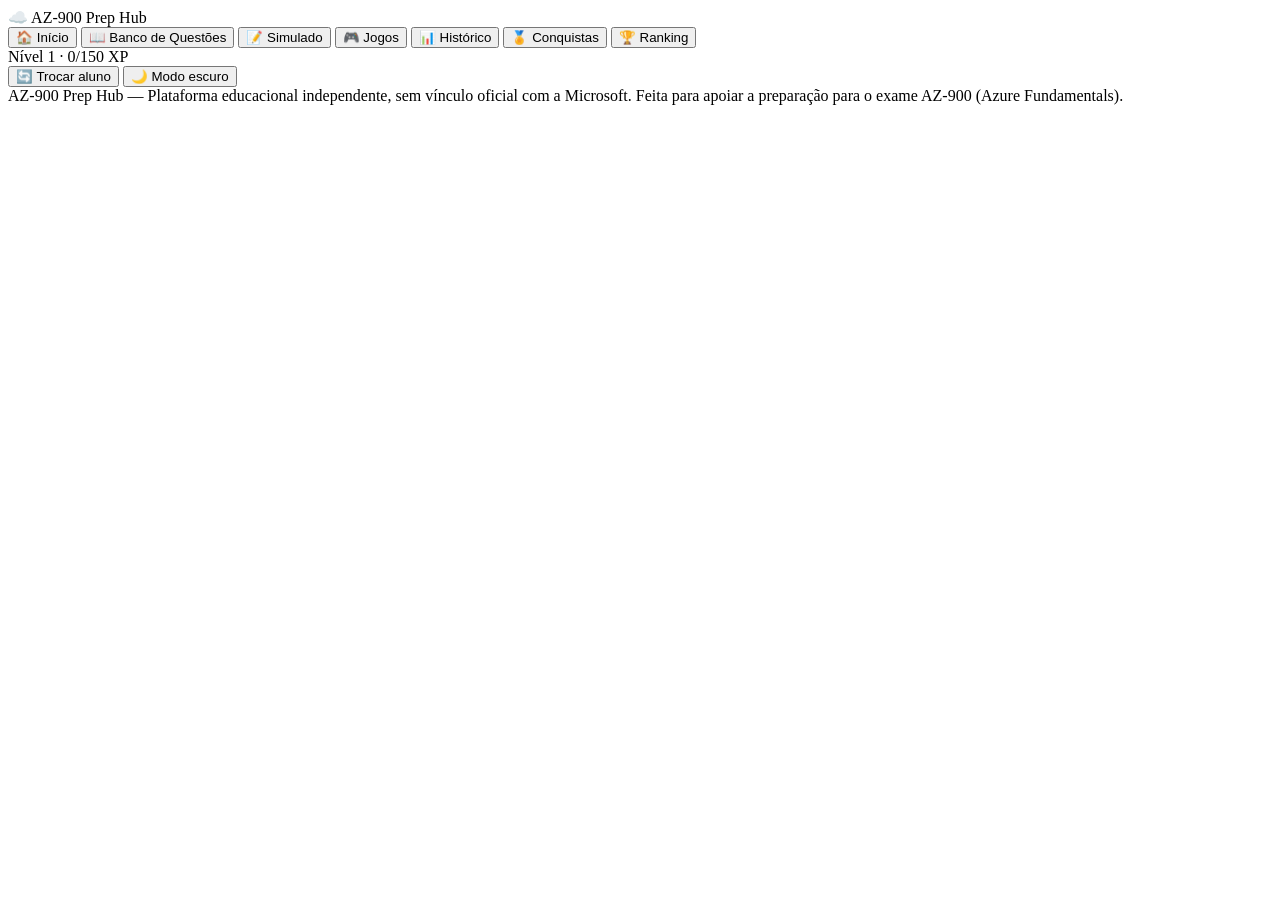
==== index.html @ 6087ca18 "Primeira versao da plataforma AZ-900 Prep Hub" ====
<!DOCTYPE html>
<html lang="pt-BR" data-theme="light">
<head>
<meta charset="UTF-8" />
<meta name="viewport" content="width=device-width, initial-scale=1.0" />
<title>Plataforma de Certificações Microsoft — AZ-900 Prep Hub</title>
<meta name="description" content="Plataforma completa de estudo, gamificação e simulados para a certificação Microsoft AZ-900 (Azure Fundamentals)." />
<link rel="stylesheet" href="css/style.css" />
</head>
<body class="pre-auth">

<!-- =========================================================================
     CABEÇALHO / NAVEGAÇÃO PRINCIPAL (oculto nas telas de landing/login)
     ========================================================================= -->
<header id="app-header">
  <div class="app-brand">☁️ AZ-900 Prep Hub</div>

  <nav class="app-nav" aria-label="Navegação principal">
    <button class="nav-btn" data-screen="dashboard">🏠 Início</button>
    <button class="nav-btn" data-screen="bank">📖 Banco de Questões</button>
    <button class="nav-btn" data-screen="simulado">📝 Simulado</button>
    <button class="nav-btn" data-screen="games">🎮 Jogos</button>
    <button class="nav-btn" data-screen="history">📊 Histórico</button>
    <button class="nav-btn" data-screen="achievements">🏅 Conquistas</button>
    <button class="nav-btn" data-screen="ranking">🏆 Ranking</button>
  </nav>

  <div class="header-right">
    <div id="xp-indicator">
      <span id="xp-label">Nível 1 · 0/150 XP</span>
      <div id="xp-bar-outer" class="xp-bar-outer"><div id="xp-bar-fill" class="xp-bar-fill" style="width:0%"></div></div>
    </div>
    <span id="student-badge" class="student-badge"></span>
    <button id="switch-student-btn" class="btn-mini" title="Trocar aluno">🔄 Trocar aluno</button>
    <button id="theme-toggle" aria-label="Alternar tema claro/escuro">🌙 Modo escuro</button>
  </div>
</header>

<!-- =========================================================================
     CONTEÚDO PRINCIPAL — cada <section> é preenchida dinamicamente pelo app.js
     ========================================================================= -->
<main id="app-main">

  <section id="screen-landing" class="screen" aria-label="Página inicial de escolha de trilha"></section>

  <section id="screen-login" class="screen" aria-label="Identificação do aluno"></section>

  <section id="screen-dashboard" class="screen" aria-label="Painel inicial"></section>

  <section id="screen-bank" class="screen" aria-label="Banco de questões"></section>

  <section id="screen-simulado" class="screen" aria-label="Simulado personalizado"></section>

  <section id="screen-games" class="screen" aria-label="Jogos de gamificação"></section>

  <section id="screen-history" class="screen" aria-label="Histórico de simulados"></section>

  <section id="screen-achievements" class="screen" aria-label="Conquistas"></section>

  <section id="screen-ranking" class="screen" aria-label="Ranking entre alunos"></section>

</main>

<footer id="app-footer">
  AZ-900 Prep Hub — Plataforma educacional independente, sem vínculo oficial com a Microsoft. Feita para apoiar a preparação para o exame AZ-900 (Azure Fundamentals).
</footer>

<div id="toast-container" aria-live="polite"></div>

<!-- =========================================================================
     SCRIPTS — ordem importa: dados, jogos e por último o motor da aplicação
     ========================================================================= -->
<script src="js/questions.js"></script>
<script src="js/games.js"></script>
<script src="js/app.js"></script>
</body>
</html>
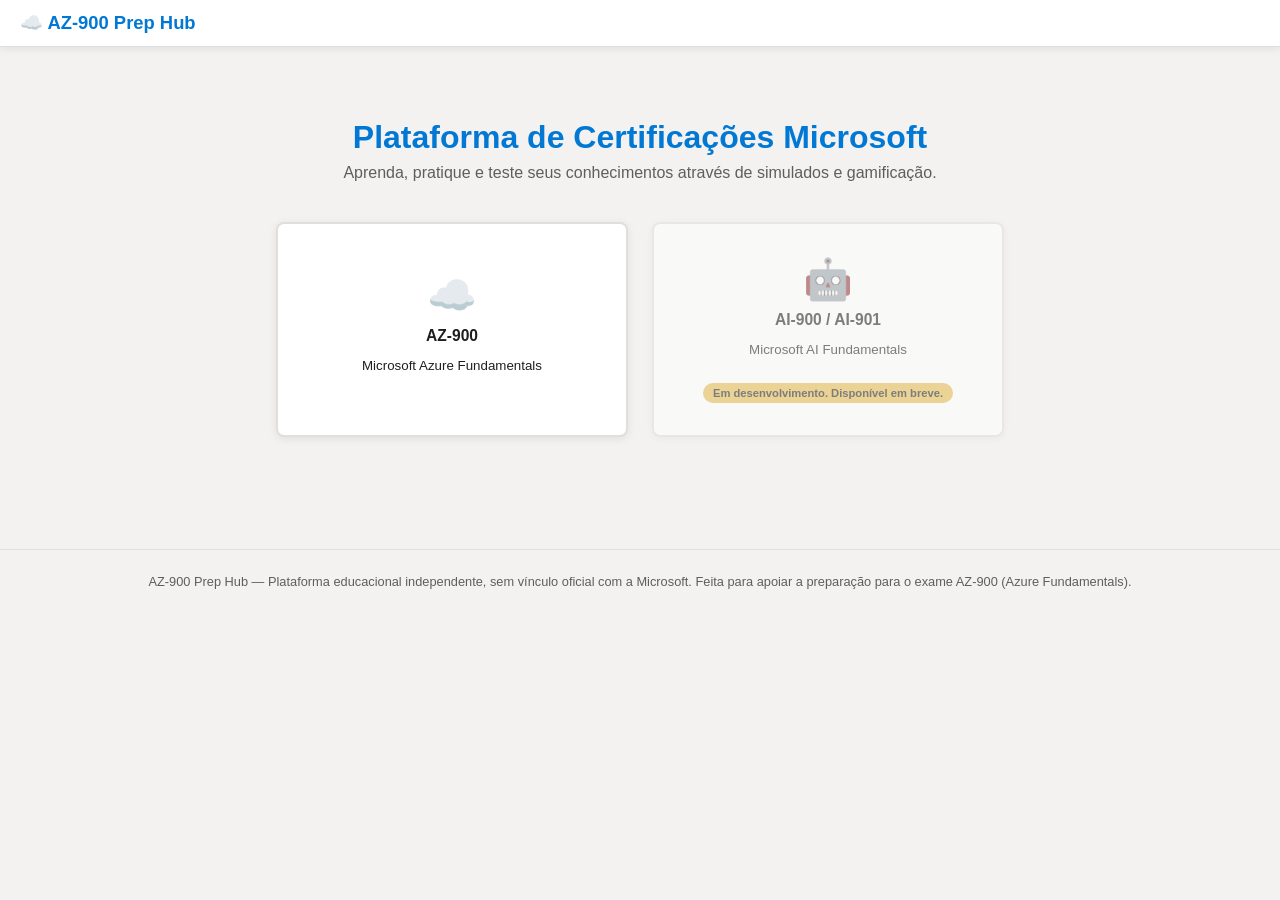
==== commit 7daede3f: "Atualiza index.html com nav e secao de Laboratorios" ====
--- a/index.html
+++ b/index.html
@@ -20,6 +20,7 @@
     <button class="nav-btn" data-screen="bank">📖 Banco de Questões</button>
     <button class="nav-btn" data-screen="simulado">📝 Simulado</button>
     <button class="nav-btn" data-screen="games">🎮 Jogos</button>
+    <button class="nav-btn" data-screen="labs">🧪 Laboratórios</button>
     <button class="nav-btn" data-screen="history">📊 Histórico</button>
     <button class="nav-btn" data-screen="achievements">🏅 Conquistas</button>
     <button class="nav-btn" data-screen="ranking">🏆 Ranking</button>
@@ -53,6 +54,8 @@
 
   <section id="screen-games" class="screen" aria-label="Jogos de gamificação"></section>
 
+  <section id="screen-labs" class="screen" aria-label="Laboratórios práticos no portal do Azure"></section>
+
   <section id="screen-history" class="screen" aria-label="Histórico de simulados"></section>
 
   <section id="screen-achievements" class="screen" aria-label="Conquistas"></section>
@@ -72,6 +75,7 @@
      ========================================================================= -->
 <script src="js/questions.js"></script>
 <script src="js/games.js"></script>
+<script src="js/labs.js"></script>
 <script src="js/app.js"></script>
 </body>
 </html>
--- a/css/style.css
+++ b/css/style.css
@@ -0,0 +1,592 @@
+/* ============================================================================
+   AZ-900 Prep Hub — Folha de Estilos
+   Design system inspirado no ecossistema Microsoft/Azure (Segoe UI, azul
+   #0078D4), com suporte a tema claro/escuro via variáveis CSS e layout
+   responsivo (mobile-first com breakpoints para tablet/desktop).
+   ============================================================================ */
+
+:root {
+  --color-primary: #0078D4;
+  --color-primary-dark: #005A9E;
+  --color-primary-light: #50A7E8;
+  --color-accent: #50E6A5;
+  --color-danger: #D13438;
+  --color-warning: #FFB900;
+
+  --bg-body: #F3F2F1;
+  --bg-surface: #FFFFFF;
+  --bg-surface-alt: #F7F9FB;
+  --bg-header: #FFFFFF;
+  --text-primary: #201F1E;
+  --text-secondary: #605E5C;
+  --border-color: #E1DFDD;
+  --shadow: 0 2px 8px rgba(0, 0, 0, 0.08);
+  --radius: 8px;
+  --focus-ring: 0 0 0 3px rgba(0, 120, 212, 0.4);
+}
+
+[data-theme="dark"] {
+  --bg-body: #1B1A19;
+  --bg-surface: #252423;
+  --bg-surface-alt: #2D2C2B;
+  --bg-header: #201F1E;
+  --text-primary: #F3F2F1;
+  --text-secondary: #C8C6C4;
+  --border-color: #3B3A39;
+  --shadow: 0 2px 10px rgba(0, 0, 0, 0.4);
+}
+
+* { box-sizing: border-box; }
+
+html, body {
+  margin: 0;
+  padding: 0;
+  background: var(--bg-body);
+  color: var(--text-primary);
+  font-family: "Segoe UI", "Segoe UI Web", Roboto, "Helvetica Neue", Arial, sans-serif;
+  scroll-behavior: smooth;
+}
+
+a { color: var(--color-primary); }
+
+h1, h2, h3, h4 { font-weight: 600; margin-top: 0; }
+.lead { color: var(--text-secondary); max-width: 70ch; }
+
+button {
+  font-family: inherit;
+  cursor: pointer;
+}
+
+button:focus-visible, a:focus-visible, input:focus-visible, select:focus-visible {
+  outline: none;
+  box-shadow: var(--focus-ring);
+}
+
+.hidden { display: none !important; }
+
+/* ---------------------------------------------------------------- HEADER */
+#app-header {
+  background: var(--bg-header);
+  border-bottom: 1px solid var(--border-color);
+  padding: 0.75rem 1.25rem;
+  display: flex;
+  flex-wrap: wrap;
+  align-items: center;
+  gap: 0.75rem;
+  position: sticky;
+  top: 0;
+  z-index: 50;
+  box-shadow: var(--shadow);
+}
+
+.app-brand {
+  display: flex;
+  align-items: center;
+  gap: 0.5rem;
+  font-weight: 700;
+  font-size: 1.15rem;
+  color: var(--color-primary);
+  margin-right: 0.5rem;
+}
+
+.app-nav {
+  display: flex;
+  flex-wrap: wrap;
+  gap: 0.35rem;
+  flex: 1;
+}
+
+.nav-btn {
+  background: transparent;
+  border: 1px solid transparent;
+  color: var(--text-secondary);
+  padding: 0.5rem 0.85rem;
+  border-radius: var(--radius);
+  font-size: 0.9rem;
+  transition: background 0.15s, color 0.15s;
+}
+
+.nav-btn:hover { background: var(--bg-surface-alt); color: var(--text-primary); }
+.nav-btn.active { background: var(--color-primary); color: #fff; }
+
+.header-right {
+  display: flex;
+  align-items: center;
+  gap: 0.75rem;
+}
+
+#xp-indicator {
+  display: flex;
+  flex-direction: column;
+  gap: 2px;
+  min-width: 160px;
+}
+
+#xp-label { font-size: 0.75rem; color: var(--text-secondary); }
+
+.xp-bar-outer, #xp-bar-outer {
+  background: var(--border-color);
+  border-radius: 999px;
+  height: 8px;
+  overflow: hidden;
+  width: 100%;
+}
+
+.xp-bar-fill, #xp-bar-fill {
+  background: linear-gradient(90deg, var(--color-primary), var(--color-accent));
+  height: 100%;
+  transition: width 0.4s ease;
+}
+
+#theme-toggle {
+  background: var(--bg-surface-alt);
+  border: 1px solid var(--border-color);
+  color: var(--text-primary);
+  padding: 0.4rem 0.75rem;
+  border-radius: var(--radius);
+  font-size: 0.85rem;
+  white-space: nowrap;
+}
+
+/* ---------------------------------------------------------------- MAIN */
+#app-main {
+  max-width: 1100px;
+  margin: 0 auto;
+  padding: 1.5rem 1.25rem 4rem;
+}
+
+.screen { display: none; animation: fadeIn 0.25s ease; }
+.screen.active { display: block; }
+
+@keyframes fadeIn { from { opacity: 0; transform: translateY(6px); } to { opacity: 1; transform: translateY(0); } }
+
+/* ---------------------------------------------------------------- BUTTONS */
+.btn {
+  border: 1px solid transparent;
+  border-radius: var(--radius);
+  padding: 0.65rem 1.1rem;
+  font-size: 0.92rem;
+  font-weight: 600;
+  transition: transform 0.05s, background 0.15s, box-shadow 0.15s;
+}
+.btn:active { transform: scale(0.98); }
+
+.btn-primary { background: var(--color-primary); color: #fff; }
+.btn-primary:hover { background: var(--color-primary-dark); }
+
+.btn-secondary { background: var(--bg-surface-alt); color: var(--text-primary); border-color: var(--border-color); }
+.btn-secondary:hover { background: var(--border-color); }
+
+.btn-option {
+  display: block;
+  width: 100%;
+  text-align: left;
+  background: var(--bg-surface);
+  border: 1px solid var(--border-color);
+  color: var(--text-primary);
+  padding: 0.75rem 1rem;
+  margin-bottom: 0.5rem;
+  border-radius: var(--radius);
+}
+.btn-option:hover:not(:disabled) { border-color: var(--color-primary); background: var(--bg-surface-alt); }
+.btn-option:disabled { cursor: default; }
+.btn-option.opt-selected { border-color: var(--color-primary); background: rgba(0,120,212,0.08); }
+.btn-option.opt-correct { border-color: var(--color-accent); background: rgba(80,230,165,0.15); }
+.btn-option.opt-wrong { border-color: var(--color-danger); background: rgba(209,52,56,0.12); }
+.btn-option.opt-correct-flash { animation: pulseGreen 0.6s; }
+@keyframes pulseGreen { 0% { box-shadow: 0 0 0 0 rgba(80,230,165,0.6);} 100% { box-shadow: 0 0 0 12px rgba(80,230,165,0);} }
+
+.btn-tab { background: var(--bg-surface-alt); border: 1px solid var(--border-color); margin-right: 0.4rem; margin-bottom: 0.4rem; }
+.btn-tab.active { background: var(--color-primary); color: #fff; }
+
+/* ---------------------------------------------------------------- DASHBOARD */
+.dashboard-grid {
+  display: grid;
+  grid-template-columns: repeat(auto-fit, minmax(150px, 1fr));
+  gap: 1rem;
+  margin: 1.5rem 0;
+}
+
+.stat-card {
+  background: var(--bg-surface);
+  border: 1px solid var(--border-color);
+  border-radius: var(--radius);
+  padding: 1.1rem;
+  text-align: center;
+  box-shadow: var(--shadow);
+  display: flex;
+  flex-direction: column;
+  gap: 0.35rem;
+}
+.stat-value { font-size: 1.6rem; font-weight: 700; color: var(--color-primary); }
+.stat-label { font-size: 0.8rem; color: var(--text-secondary); }
+
+.dashboard-actions {
+  display: flex;
+  flex-wrap: wrap;
+  gap: 0.75rem;
+  margin-top: 1.5rem;
+}
+
+/* ---------------------------------------------------------------- QUESTION CARD */
+.question-card {
+  background: var(--bg-surface);
+  border: 1px solid var(--border-color);
+  border-radius: var(--radius);
+  padding: 1.25rem;
+  box-shadow: var(--shadow);
+  margin-bottom: 1rem;
+}
+
+.question-domain-tag {
+  display: inline-block;
+  background: var(--color-primary-light);
+  color: #fff;
+  font-size: 0.72rem;
+  padding: 0.15rem 0.6rem;
+  border-radius: 999px;
+  margin-bottom: 0.6rem;
+}
+
+.question-text { font-size: 1.05rem; font-weight: 600; margin: 0.4rem 0 1rem; }
+
+.options-list { display: flex; flex-direction: column; }
+
+.feedback-box { border-radius: var(--radius); padding: 1rem; margin-top: 1rem; }
+.feedback-correct { background: rgba(80,230,165,0.12); border: 1px solid var(--color-accent); }
+.feedback-wrong { background: rgba(209,52,56,0.08); border: 1px solid var(--color-danger); }
+.feedback-title { font-weight: 700; margin: 0 0 0.5rem; }
+
+.explanation-list { margin-top: 0.75rem; display: flex; flex-direction: column; gap: 0.5rem; }
+.explanation-item { padding: 0.6rem 0.8rem; border-radius: var(--radius); background: var(--bg-surface-alt); border-left: 4px solid var(--border-color); }
+.explanation-item.exp-correct { border-left-color: var(--color-accent); }
+.explanation-item.exp-wrong { border-left-color: var(--color-danger); }
+.explanation-item p { margin: 0.25rem 0 0; color: var(--text-secondary); font-size: 0.9rem; }
+
+.bank-controls { display: flex; align-items: center; gap: 0.75rem; flex-wrap: wrap; margin-bottom: 1rem; }
+.bank-controls select { padding: 0.4rem 0.6rem; border-radius: var(--radius); border: 1px solid var(--border-color); background: var(--bg-surface); color: var(--text-primary); }
+.bank-score { margin-left: auto; font-weight: 600; }
+
+/* ---------------------------------------------------------------- SIMULADO */
+.simulado-setup-card {
+  background: var(--bg-surface);
+  border: 1px solid var(--border-color);
+  border-radius: var(--radius);
+  padding: 1.5rem;
+  max-width: 480px;
+  box-shadow: var(--shadow);
+  display: flex;
+  flex-direction: column;
+  gap: 0.6rem;
+}
+.simulado-setup-card input[type="text"], .simulado-setup-card input[type="number"] {
+  padding: 0.55rem 0.7rem;
+  border-radius: var(--radius);
+  border: 1px solid var(--border-color);
+  background: var(--bg-surface-alt);
+  color: var(--text-primary);
+}
+.qty-options { display: flex; flex-wrap: wrap; gap: 0.5rem; }
+.qty-options .qty-btn { width: auto; flex: 1 1 70px; text-align: center; }
+.qty-options .qty-btn.active { border-color: var(--color-primary); background: rgba(0,120,212,0.12); }
+
+.simulado-topbar {
+  display: flex;
+  justify-content: space-between;
+  align-items: center;
+  flex-wrap: wrap;
+  gap: 0.5rem;
+  background: var(--bg-surface);
+  border: 1px solid var(--border-color);
+  border-radius: var(--radius);
+  padding: 0.75rem 1rem;
+  margin-bottom: 1rem;
+  font-weight: 600;
+}
+#simulado-timer { color: var(--color-primary); font-variant-numeric: tabular-nums; }
+
+.question-nav-grid {
+  display: grid;
+  grid-template-columns: repeat(auto-fill, minmax(38px, 1fr));
+  gap: 0.4rem;
+  margin-bottom: 1rem;
+}
+.qnav-btn {
+  border: 1px solid var(--border-color);
+  background: var(--bg-surface);
+  color: var(--text-primary);
+  border-radius: 6px;
+  padding: 0.4rem 0;
+  font-size: 0.8rem;
+}
+.qnav-btn.qnav-answered { background: rgba(0,120,212,0.15); border-color: var(--color-primary); }
+.qnav-btn.qnav-flagged { border-color: var(--color-warning); box-shadow: inset 0 0 0 2px var(--color-warning); }
+.qnav-btn.qnav-current { background: var(--color-primary); color: #fff; }
+
+.simulado-question-actions { display: flex; flex-wrap: wrap; gap: 0.6rem; margin-top: 0.75rem; }
+
+.report-summary { display: grid; grid-template-columns: repeat(auto-fit, minmax(140px, 1fr)); gap: 1rem; margin: 1.25rem 0; }
+.report-topics { display: grid; grid-template-columns: repeat(auto-fit, minmax(220px, 1fr)); gap: 1rem; margin-bottom: 1rem; }
+.report-topics > div { background: var(--bg-surface); border: 1px solid var(--border-color); border-radius: var(--radius); padding: 1rem; }
+.performance-Excelente { color: #107C10; }
+.performance-Muito-Bom { color: var(--color-primary); }
+.performance-Bom { color: var(--color-warning); }
+.performance-Precisa-Melhorar { color: var(--color-danger); }
+
+.review-card { border-left: 4px solid var(--color-primary); }
+
+/* ---------------------------------------------------------------- GAMES MENU */
+.games-grid {
+  display: grid;
+  grid-template-columns: repeat(auto-fit, minmax(200px, 1fr));
+  gap: 1rem;
+  margin: 1.5rem 0;
+}
+.game-card {
+  background: var(--bg-surface);
+  border: 1px solid var(--border-color);
+  border-radius: var(--radius);
+  padding: 1.25rem;
+  text-align: center;
+  cursor: pointer;
+  box-shadow: var(--shadow);
+  transition: transform 0.15s, border-color 0.15s;
+}
+.game-card:hover { transform: translateY(-3px); border-color: var(--color-primary); }
+.game-icon { font-size: 2rem; display: block; margin-bottom: 0.5rem; }
+
+.game-title { margin-bottom: 0.25rem; }
+.game-desc { color: var(--text-secondary); margin-top: 0; }
+.game-actions { display: flex; gap: 0.6rem; margin: 1rem 0; }
+.game-result { font-weight: 600; padding: 0.75rem; border-radius: var(--radius); margin-top: 0.75rem; }
+.result-perfect { background: rgba(80,230,165,0.15); color: #107C10; }
+.result-partial { background: rgba(255,185,0,0.15); color: #8a6d00; }
+
+/* Crossword */
+.crossword-layout { display: flex; flex-wrap: wrap; gap: 1.5rem; align-items: flex-start; }
+.crossword-grid { border-collapse: collapse; }
+.cw-cell { width: 30px; height: 30px; border: 1px solid var(--border-color); position: relative; padding: 0; text-align: center; }
+.cw-cell.cw-blocked { background: var(--bg-body); border-color: var(--bg-body); }
+.cw-input {
+  width: 100%; height: 100%; border: none; text-align: center; text-transform: uppercase;
+  font-weight: 700; background: var(--bg-surface); color: var(--text-primary); font-size: 0.95rem;
+}
+.cw-input.cw-correct { background: rgba(80,230,165,0.35); }
+.cw-input.cw-wrong { background: rgba(209,52,56,0.3); }
+.cw-num { position: absolute; top: 1px; left: 2px; font-size: 0.55rem; color: var(--text-secondary); }
+.crossword-clues { flex: 1; min-width: 220px; }
+.crossword-clues ul { padding-left: 1.1rem; margin: 0 0 1rem; }
+.crossword-clues li { margin-bottom: 0.4rem; font-size: 0.9rem; }
+
+/* Word Search */
+.wordsearch-layout { display: flex; flex-wrap: wrap; gap: 1.5rem; align-items: flex-start; }
+.wordsearch-grid { border-collapse: collapse; user-select: none; }
+.ws-cell {
+  width: 26px; height: 26px; border: 1px solid var(--border-color);
+  text-align: center; font-size: 0.8rem; font-weight: 600; cursor: pointer;
+  background: var(--bg-surface); color: var(--text-primary);
+}
+.ws-cell.ws-selecting { background: rgba(0,120,212,0.3); }
+.ws-cell.ws-found { background: rgba(80,230,165,0.5); }
+.wordsearch-list ul { list-style: none; padding: 0; display: flex; flex-direction: column; gap: 0.35rem; }
+.wordsearch-list li { padding: 0.3rem 0.6rem; border-radius: var(--radius); background: var(--bg-surface-alt); font-weight: 600; }
+.ws-word-found { text-decoration: line-through; color: var(--text-secondary); background: rgba(80,230,165,0.2) !important; }
+.game-timer { font-weight: 600; margin-bottom: 0.75rem; color: var(--color-primary); }
+
+/* Drag and Drop */
+.dragdrop-selector { margin-bottom: 1rem; }
+.dragdrop-board { display: grid; grid-template-columns: 1fr 1fr; gap: 1.25rem; }
+.dragdrop-col { display: flex; flex-direction: column; gap: 0.5rem; }
+.drag-item {
+  background: var(--bg-surface); border: 2px solid var(--border-color); border-radius: var(--radius);
+  padding: 0.7rem 0.9rem; cursor: grab; font-weight: 600;
+}
+.drag-item.selected { border-color: var(--color-primary); background: rgba(0,120,212,0.08); }
+.drag-item.matched { opacity: 0.4; cursor: default; border-color: var(--color-accent); }
+.drop-zone {
+  background: var(--bg-surface-alt); border: 2px dashed var(--border-color); border-radius: var(--radius);
+  padding: 0.7rem 0.9rem; min-height: 2.5rem; font-size: 0.9rem;
+}
+.drop-zone.matched { border-style: solid; border-color: var(--color-accent); background: rgba(80,230,165,0.15); }
+.drop-wrong { animation: shake 0.4s; border-color: var(--color-danger) !important; }
+@keyframes shake { 0%,100%{transform:translateX(0);} 25%{transform:translateX(-6px);} 75%{transform:translateX(6px);} }
+
+/* Lightning */
+.lightning-progress { font-weight: 600; margin-bottom: 0.5rem; }
+.lightning-timer-outer { background: var(--border-color); border-radius: 999px; height: 10px; overflow: hidden; margin-bottom: 1rem; }
+.lightning-timer-fill { background: linear-gradient(90deg, var(--color-danger), var(--color-warning)); height: 100%; width: 100%; transition: width 0.1s linear; }
+.lightning-question { font-size: 1.1rem; font-weight: 700; margin-bottom: 1rem; }
+.lightning-score { margin-top: 1rem; font-weight: 600; }
+
+/* ---------------------------------------------------------------- HISTORY / ACHIEVEMENTS */
+.history-table { width: 100%; border-collapse: collapse; margin-top: 1rem; background: var(--bg-surface); border-radius: var(--radius); overflow: hidden; box-shadow: var(--shadow); }
+.history-table th, .history-table td { padding: 0.6rem 0.8rem; border-bottom: 1px solid var(--border-color); text-align: left; font-size: 0.9rem; }
+.history-table th { background: var(--bg-surface-alt); }
+
+.level-progress-card { background: var(--bg-surface); border: 1px solid var(--border-color); border-radius: var(--radius); padding: 1rem; margin-bottom: 1.5rem; }
+
+.achievements-grid { display: grid; grid-template-columns: repeat(auto-fit, minmax(180px, 1fr)); gap: 1rem; margin: 1rem 0 2rem; }
+.achievement-card { background: var(--bg-surface); border: 1px solid var(--border-color); border-radius: var(--radius); padding: 1rem; text-align: center; }
+.achievement-card.locked { opacity: 0.4; filter: grayscale(1); }
+.achievement-icon { font-size: 1.8rem; display: block; margin-bottom: 0.4rem; }
+.achievement-card p { font-size: 0.8rem; color: var(--text-secondary); margin: 0.3rem 0 0; }
+
+/* ---------------------------------------------------------------- TOASTS */
+#toast-container {
+  position: fixed;
+  bottom: 1rem;
+  right: 1rem;
+  display: flex;
+  flex-direction: column;
+  gap: 0.5rem;
+  z-index: 100;
+  max-width: 320px;
+}
+.toast {
+  background: var(--bg-surface);
+  border: 1px solid var(--border-color);
+  border-left: 4px solid var(--color-primary);
+  box-shadow: var(--shadow);
+  border-radius: var(--radius);
+  padding: 0.7rem 1rem;
+  font-size: 0.85rem;
+  opacity: 0;
+  transform: translateY(10px);
+  transition: opacity 0.3s, transform 0.3s;
+}
+.toast.toast-show { opacity: 1; transform: translateY(0); }
+.toast.toast-important { border-left-color: var(--color-accent); font-weight: 700; }
+
+/* ---------------------------------------------------------------- FOOTER */
+#app-footer {
+  text-align: center;
+  padding: 1.5rem;
+  color: var(--text-secondary);
+  font-size: 0.8rem;
+  border-top: 1px solid var(--border-color);
+}
+
+/* ---------------------------------------------------------------- PRE-AUTH (landing/login) */
+body.pre-auth .app-nav,
+body.pre-auth .header-right #xp-indicator,
+body.pre-auth .header-right #switch-student-btn,
+body.pre-auth .header-right #theme-toggle,
+body.pre-auth .student-badge {
+  display: none;
+}
+
+.landing-hero { text-align: center; padding: 3rem 1rem; max-width: 760px; margin: 0 auto; }
+.landing-hero h1 { font-size: 2rem; color: var(--color-primary); margin-bottom: 0.5rem; }
+.landing-hero .lead { margin: 0 auto 2.5rem; }
+
+.landing-tracks {
+  display: grid;
+  grid-template-columns: repeat(auto-fit, minmax(220px, 1fr));
+  gap: 1.5rem;
+}
+
+.track-card {
+  background: var(--bg-surface);
+  border: 2px solid var(--border-color);
+  border-radius: var(--radius);
+  padding: 2rem 1.5rem;
+  text-align: center;
+  box-shadow: var(--shadow);
+  transition: transform 0.15s, border-color 0.15s;
+  color: var(--text-primary);
+  position: relative;
+}
+.track-card.track-active { cursor: pointer; }
+.track-card.track-active:hover { transform: translateY(-4px); border-color: var(--color-primary); }
+.track-card.track-disabled { opacity: 0.55; cursor: not-allowed; filter: grayscale(0.4); }
+.track-icon { font-size: 2.5rem; display: block; margin-bottom: 0.5rem; }
+.track-card h3 { margin: 0.25rem 0; }
+.track-badge {
+  display: inline-block;
+  margin-top: 0.75rem;
+  background: var(--color-warning);
+  color: #201F1E;
+  font-size: 0.7rem;
+  font-weight: 700;
+  padding: 0.25rem 0.6rem;
+  border-radius: 999px;
+}
+
+.login-card {
+  background: var(--bg-surface);
+  border: 1px solid var(--border-color);
+  border-radius: var(--radius);
+  padding: 2rem;
+  max-width: 420px;
+  margin: 3rem auto;
+  box-shadow: var(--shadow);
+  display: flex;
+  flex-direction: column;
+  gap: 0.6rem;
+  text-align: left;
+}
+.login-card h2 { text-align: center; }
+.login-card input[type="text"] {
+  padding: 0.6rem 0.75rem;
+  border-radius: var(--radius);
+  border: 1px solid var(--border-color);
+  background: var(--bg-surface-alt);
+  color: var(--text-primary);
+  font-size: 1rem;
+}
+.login-card .btn-primary { margin-top: 0.75rem; }
+
+.student-badge { font-size: 0.85rem; font-weight: 600; color: var(--text-secondary); white-space: nowrap; }
+.btn-mini {
+  background: var(--bg-surface-alt); border: 1px solid var(--border-color); color: var(--text-primary);
+  padding: 0.35rem 0.6rem; border-radius: var(--radius); font-size: 0.78rem; white-space: nowrap;
+}
+
+/* Modo Prova / Modo Estudo */
+.mode-options { display: flex; flex-wrap: wrap; gap: 0.6rem; }
+.mode-options .mode-btn { width: auto; flex: 1 1 220px; text-align: left; }
+.mode-options .mode-btn small { color: var(--text-secondary); font-weight: 400; }
+.mode-options .mode-btn.active { border-color: var(--color-primary); background: rgba(0,120,212,0.1); }
+
+.question-level-tag {
+  display: inline-block;
+  background: var(--bg-surface-alt);
+  border: 1px solid var(--border-color);
+  color: var(--text-secondary);
+  font-size: 0.7rem;
+  padding: 0.15rem 0.55rem;
+  border-radius: 999px;
+  margin-left: 0.4rem;
+}
+
+.feedback-section-title { margin: 1rem 0 0.35rem; font-size: 0.95rem; }
+.dica-box {
+  margin-top: 0.85rem;
+  background: rgba(255,185,0,0.15);
+  border-left: 4px solid var(--color-warning);
+  border-radius: var(--radius);
+  padding: 0.7rem 0.9rem;
+  font-size: 0.9rem;
+  font-weight: 600;
+}
+
+.review-card h4:first-of-type { margin-top: 0; }
+.ranking-you { background: rgba(0,120,212,0.08); font-weight: 700; }
+
+/* ---------------------------------------------------------------- RESPONSIVE */
+@media (max-width: 720px) {
+  .dragdrop-board { grid-template-columns: 1fr; }
+  #app-header { flex-direction: column; align-items: stretch; }
+  .header-right { justify-content: space-between; }
+  .crossword-layout, .wordsearch-layout { flex-direction: column; }
+}
+
+/* ---------------------------------------------------------------- ACESSIBILIDADE */
+@media (prefers-reduced-motion: reduce) {
+  * { animation: none !important; transition: none !important; }
+}
+
+.visually-hidden {
+  position: absolute; width: 1px; height: 1px; overflow: hidden;
+  clip: rect(0,0,0,0); white-space: nowrap; border: 0; padding: 0; margin: -1px;
+}
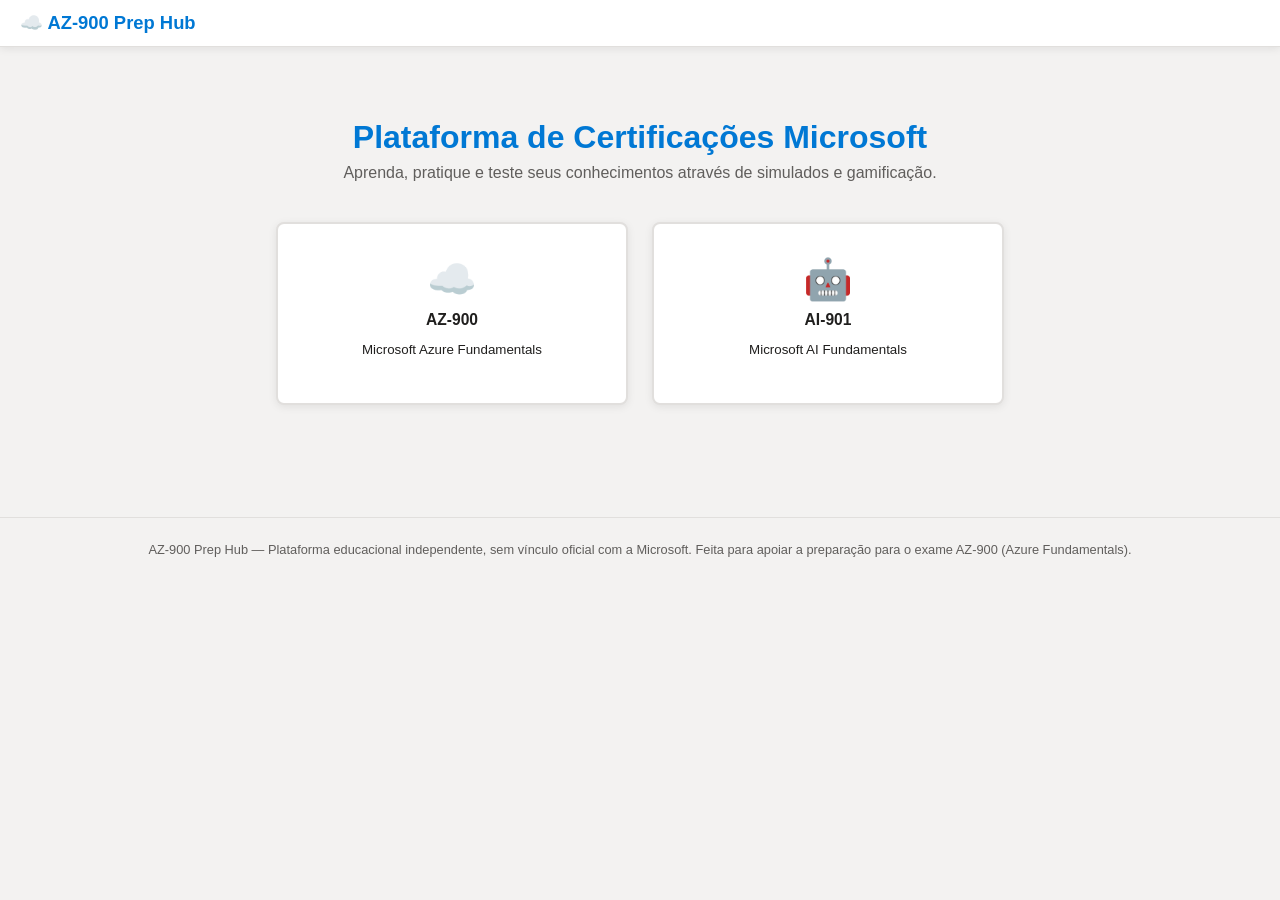
==== commit 53b45b96: "Reestrutura home: adiciona secao azurehub (index.html)" ====
--- a/index.html
+++ b/index.html
@@ -44,6 +44,8 @@
 
   <section id="screen-landing" class="screen" aria-label="Página inicial de escolha de trilha"></section>
 
+  <section id="screen-azurehub" class="screen" aria-label="Escolha de certificação dentro da trilha Azure"></section>
+
   <section id="screen-login" class="screen" aria-label="Identificação do aluno"></section>
 
   <section id="screen-dashboard" class="screen" aria-label="Painel inicial"></section>
--- a/css/style.css
+++ b/css/style.css
@@ -464,6 +464,42 @@
   color: var(--text-secondary);
   font-size: 0.8rem;
   border-top: 1px solid var(--border-color);
+}
+
+/* ---------------------------------------------------------------- LABORATÓRIOS PRÁTICOS */
+.labs-warning {
+  background: rgba(255,185,0,0.15);
+  border: 1px solid var(--color-warning);
+  border-radius: var(--radius);
+  padding: 0.75rem 1rem;
+  margin: 1rem 0;
+  font-size: 0.9rem;
+  font-weight: 600;
+}
+
+.lab-card { position: relative; }
+.lab-card.lab-done { border-color: var(--color-accent); }
+.lab-done-badge {
+  display: inline-block;
+  margin-top: 0.5rem;
+  background: rgba(80,230,165,0.2);
+  color: #107C10;
+  font-size: 0.75rem;
+  font-weight: 700;
+  padding: 0.2rem 0.6rem;
+  border-radius: 999px;
+}
+
+.lab-detail-card { margin-top: 1rem; }
+.lab-steps { padding-left: 1.3rem; display: flex; flex-direction: column; gap: 0.5rem; }
+.lab-steps li { line-height: 1.5; }
+
+.lab-quiz-question {
+  background: var(--bg-surface-alt);
+  border: 1px solid var(--border-color);
+  border-radius: var(--radius);
+  padding: 1rem;
+  margin-bottom: 1rem;
 }
 
 /* ---------------------------------------------------------------- PRE-AUTH (landing/login) */
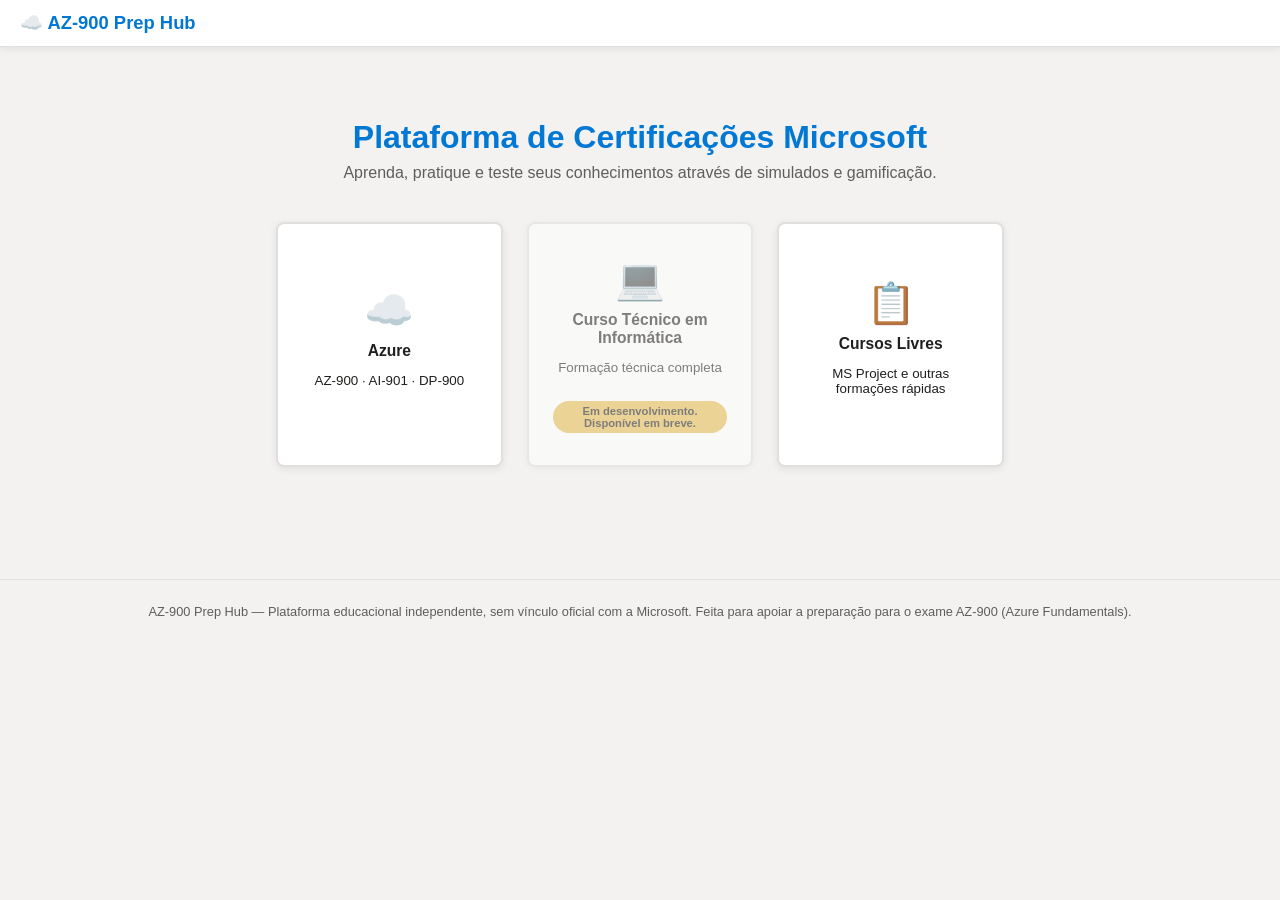
==== commit 4a938e14: "Add files via upload" ====
--- a/index.html
+++ b/index.html
@@ -46,6 +46,8 @@
 
   <section id="screen-azurehub" class="screen" aria-label="Escolha de certificação dentro da trilha Azure"></section>
 
+  <section id="screen-cursoslivreshub" class="screen" aria-label="Cursos livres - MS Project e outras formacoes"></section>
+
   <section id="screen-login" class="screen" aria-label="Identificação do aluno"></section>
 
   <section id="screen-dashboard" class="screen" aria-label="Painel inicial"></section>
--- a/css/style.css
+++ b/css/style.css
@@ -514,6 +514,7 @@
 .landing-hero { text-align: center; padding: 3rem 1rem; max-width: 760px; margin: 0 auto; }
 .landing-hero h1 { font-size: 2rem; color: var(--color-primary); margin-bottom: 0.5rem; }
 .landing-hero .lead { margin: 0 auto 2.5rem; }
+.landing-hero #azurehub-back-btn { margin-bottom: 1.5rem; }
 
 .landing-tracks {
   display: grid;
